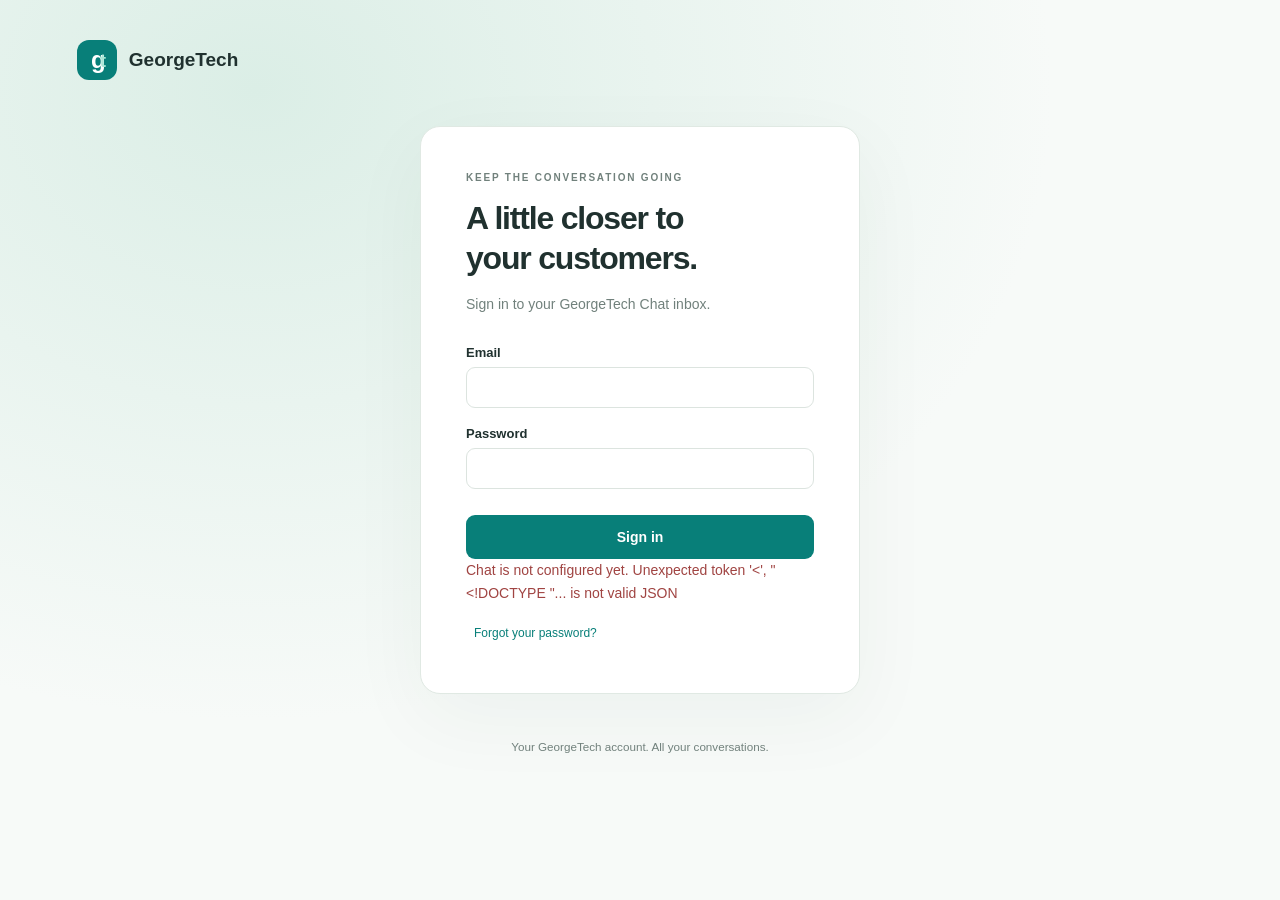
==== index.html @ 716ab87b "First Upload of Chat" ====
<!doctype html><html lang="en"><head><meta charset="utf-8"><meta name="viewport" content="width=device-width,initial-scale=1,viewport-fit=cover"><meta name="theme-color" content="#087f79"><title>GeorgeTech Chat</title><link rel="manifest" href="/manifest.webmanifest"><link rel="icon" href="/icons/icon-192.png"><link rel="stylesheet" href="/chat.css"></head><body>
<section id="login" class="login-screen"><div class="login-brand"><span class="brand-mark">g<span>t</span></span><b>GeorgeTech</b></div><div class="login-card"><div class="eyebrow">KEEP THE CONVERSATION GOING</div><h1>A little closer to<br>your customers.</h1><p>Sign in to your GeorgeTech Chat inbox.</p><form id="login-form"><label>Email<input name="email" type="email" autocomplete="username" required></label><label>Password<input name="password" type="password" autocomplete="current-password" required></label><button class="primary">Sign in</button></form><p id="login-error" role="alert"></p><button id="forgot" class="text-button">Forgot your password?</button></div><small>Your GeorgeTech account. All your conversations.</small></section>
<div id="workspace" class="workspace" hidden>
<nav class="rail" aria-label="Chat navigation"><a class="brand-mark" href="/" aria-label="GeorgeTech Chat">g<span>t</span></a><button class="rail-button selected" title="Inbox" aria-label="Inbox" id="inbox-button">▤</button><div class="rail-spacer"></div><button class="rail-button" id="settings-button" title="Settings" aria-label="Settings">⚙</button><button class="avatar" id="account-button" title="Account and sign out" aria-label="Account and sign out">GT</button></nav>
<aside class="inbox"><div class="inbox-heading"><div><div class="eyebrow">GEORGETECH CHAT</div><h1>Inbox <span id="total-unread" class="count">0</span></h1></div><button id="install" class="icon-button" title="Install Chat" aria-label="Install Chat" hidden>↓</button></div><div class="filter-wrap"><label class="sr-only" for="site-filter">Website</label><select id="site-filter"><option value="">All websites</option></select><label class="search"><span>⌕</span><input id="search" placeholder="Search conversations" aria-label="Search conversations"></label></div><div class="tabs" role="group" aria-label="Conversation filter"><button data-filter="open" class="active">Open</button><button data-filter="unread">Unread</button><button data-filter="mine">Mine</button><button data-filter="closed">Closed</button></div><div id="conversation-list" class="conversation-list" aria-label="Conversations"></div><button id="load-conversations" class="text-button" hidden>Load older conversations</button><div class="inbox-footer"><span class="status-dot"></span><span id="connection">Connecting…</span></div></aside>
<main class="conversation-pane"><section id="empty" class="empty-state"><div class="empty-icon">☏</div><h2>Every conversation starts here.</h2><p>Choose a message from your inbox to get started.</p></section><section id="conversation" class="conversation" hidden><header class="conversation-header"><button id="back" class="icon-button mobile-back" aria-label="Back to inbox">←</button><div id="visitor-avatar" class="visitor-avatar">V</div><div class="conversation-title"><h2 id="visitor-name"></h2><div id="conversation-subtitle"></div></div><button id="details-toggle" class="icon-button" aria-label="Conversation details">i</button><button id="close-conversation" class="secondary">Resolve</button></header><div id="conversation-toolbar" class="conversation-toolbar"><span id="status-badge" class="badge"></span><button id="claim" class="text-button">Assign to me</button><button id="waiting" class="text-button">Mark waiting</button></div><div class="message-scroll" id="message-scroll"><button id="load-history" class="text-button" hidden>Load earlier messages</button><div id="messages" aria-live="polite"></div></div><form id="reply-form" class="composer"><div class="composer-heading">Reply to visitor <span id="send-status"></span></div><label class="sr-only" for="reply">Your reply</label><textarea id="reply" placeholder="Write a friendly reply…" maxlength="4000" rows="3"></textarea><div class="composer-footer"><small>Enter to send · Shift + Enter for a new line</small><button class="primary" id="send">Send reply <span>↗</span></button></div></form></section></main>
<aside id="details" class="details" hidden><button id="details-close" class="icon-button" aria-label="Close details">×</button><div class="eyebrow">CONVERSATION DETAILS</div><div id="detail-content"></div></aside></div>
<div id="toast" class="toast" role="status" hidden></div><dialog id="dialog"><div id="dialog-content"></div><button class="dialog-close icon-button" id="dialog-close" aria-label="Close dialog">×</button></dialog>
<script src="/vendor/supabase.js"></script><script type="module" src="/chat.js"></script></body></html>
---- chat.css ----
:root{font-family:Inter,ui-sans-serif,-apple-system,BlinkMacSystemFont,"Segoe UI",sans-serif;color:#20312f;background:#f7f9f8;font-size:14px;--accent:#087f79;--line:#e5ebe8;--muted:#71817c}*{box-sizing:border-box}body{margin:0}button,input,textarea,select{font:inherit}button,a,input,textarea,select{-webkit-tap-highlight-color:transparent}button{cursor:pointer}button:disabled{cursor:not-allowed;opacity:.5}button:focus-visible,a:focus-visible{outline:3px solid #6ac6b7;outline-offset:3px}button{border:0}a{color:var(--accent)}[hidden]{display:none!important}h1,h2,h3,p{margin-top:0}input,select,textarea{width:100%;border:1px solid #dce4df;border-radius:9px;background:#fff;color:inherit;padding:12px;outline:none}input:focus,textarea:focus,select:focus{border-color:var(--accent);box-shadow:0 0 0 3px #087f7915}label{display:block;font-size:13px;font-weight:600}label input{margin-top:7px}.eyebrow{font-size:10px;font-weight:700;letter-spacing:1.8px;color:var(--muted)}.brand-mark{height:40px;width:40px;border-radius:12px;background:var(--accent);color:white;font-size:24px;font-weight:750;display:grid;place-content:center;letter-spacing:-3px;text-decoration:none;position:relative}.brand-mark span{color:#a8e6d6;position:absolute;left:23px;top:10px;font-size:19px}.primary{background:var(--accent);color:#fff;border-radius:9px;padding:11px 19px;font-weight:650;min-height:44px}.primary:hover{background:#066760}.secondary{background:white;border:1px solid #dbe4df;padding:9px 13px;border-radius:8px;min-height:40px;font-weight:600}.text-button{background:transparent;color:var(--accent);font-size:12px;padding:8px}.icon-button{background:transparent;color:#65766f;font-size:22px;border-radius:8px;width:40px;height:40px;flex-shrink:0}.icon-button:hover{background:#eff5f1}.login-screen{min-height:100dvh;padding:40px 6%;display:flex;flex-direction:column;align-items:center;gap:46px;background:radial-gradient(ellipse at 20% 10%,#dbeee6,transparent 55%),#f7faf8}.login-brand{display:flex;gap:12px;align-items:center;align-self:flex-start;font-size:19px}.login-card{padding:45px;background:white;border:1px solid #e0e9e3;border-radius:20px;box-shadow:0 24px 80px #16362b0c;max-width:440px;width:100%}.login-card h1{font-size:32px;line-height:1.25;letter-spacing:-1.2px;margin:15px 0}.login-card p{color:var(--muted);line-height:1.6}.login-card form{display:grid;gap:18px;margin-top:30px}.login-card .primary{margin-top:8px}.login-screen>small{color:var(--muted)}#login-error{color:#a04442}.workspace{display:flex;height:100dvh;overflow:hidden;background:white}.rail{width:76px;background:#f4f8f5;border-right:1px solid var(--line);display:flex;flex-direction:column;align-items:center;padding:25px 0 20px;gap:28px;flex-shrink:0}.rail-button{width:43px;height:43px;border-radius:11px;background:transparent;font-size:24px;color:#7a8a82}.rail-button.selected{color:var(--accent);background:#e0eee6}.rail-spacer{flex:1}.avatar,.visitor-avatar{display:grid;place-content:center;width:38px;height:38px;background:#e8ede8;color:#587360;border-radius:50%;font-size:12px;font-weight:750;flex-shrink:0}.inbox{width:350px;flex-shrink:0;border-right:1px solid var(--line);display:flex;flex-direction:column;background:#fcfdfc}.inbox-heading{padding:29px 25px 17px;display:flex;align-items:center;justify-content:space-between}.inbox h1{font-size:25px;margin:8px 0 0;letter-spacing:-.7px}.count{display:inline-flex;vertical-align:middle;background:#e4f0e9;color:var(--accent);padding:4px 7px;border-radius:7px;font-size:12px;margin-left:5px}.filter-wrap{padding:0 24px}.filter-wrap select{padding:9px 11px;font-size:12px;background:#fff}.search{display:flex;align-items:center;gap:7px;margin-top:12px;background:#f0f4f1;border-radius:9px;padding:0 12px}.search span{font-size:23px}.search input{background:transparent;border:0;box-shadow:none;padding:11px 0;margin:0;font-weight:400;font-size:12px}.tabs{display:flex;border-bottom:1px solid var(--line);padding:18px 23px 0;gap:18px}.tabs button{padding:0 1px 12px;background:none;font-size:12px;color:var(--muted);border-bottom:2px solid transparent}.tabs .active{color:var(--accent);font-weight:700;border-color:var(--accent)}.conversation-list{overflow:auto;flex:1;padding:8px 11px}.conversation-item{display:flex;text-align:left;width:100%;gap:12px;padding:17px 12px;border-radius:10px;background:transparent;color:inherit;margin:3px 0}.conversation-item:hover{background:#f0f5f1}.conversation-item.selected{background:#eaf4ee}.conversation-item .item-body{min-width:0;flex:1}.item-top{display:flex;justify-content:space-between;gap:8px;align-items:center}.item-top b{font-size:13px;white-space:nowrap;overflow:hidden;text-overflow:ellipsis}.item-top time{font-size:10px;color:#8c9a93;white-space:nowrap}.item-site{font-size:10px;margin:5px 0 6px;color:#698478}.item-preview{font-size:12px;color:#86908b;white-space:nowrap;overflow:hidden;text-overflow:ellipsis}.unread-dot{width:7px;height:7px;background:var(--accent);border-radius:50%;display:inline-block;margin-right:5px}.conversation-item.unread .item-preview{color:#3b5148;font-weight:600}.inbox-footer{padding:17px 24px;display:flex;align-items:center;gap:7px;border-top:1px solid var(--line);font-size:10px;color:var(--muted)}.inbox-footer button{margin-left:auto}.status-dot{height:6px;width:6px;border-radius:50%;background:#459a7e}.conversation-pane{flex:1;min-width:0;display:flex;flex-direction:column;background:#fff}.empty-state{margin:auto;text-align:center;padding:25px;max-width:450px}.empty-icon{width:80px;height:80px;border-radius:26px;background:#ecf4ee;color:var(--accent);display:grid;place-content:center;font-size:40px;margin:0 auto 24px}.empty-state h2{font-size:23px;letter-spacing:-.5px}.empty-state p{line-height:1.7;color:var(--muted)}.conversation{height:100%;display:flex;flex-direction:column;min-height:0}.conversation-header{padding:22px 30px;display:flex;align-items:center;gap:13px;border-bottom:1px solid var(--line)}.conversation-title{flex:1;min-width:0}.conversation-title h2{font-size:16px;margin:0 0 5px;overflow:hidden;text-overflow:ellipsis;white-space:nowrap}.conversation-title div{font-size:11px;color:var(--muted)}.conversation-toolbar{padding:9px 30px;display:flex;align-items:center;gap:12px;border-bottom:1px solid var(--line);font-size:11px}.badge{padding:4px 8px;border-radius:5px;background:#e9f1eb;color:#507261;font-size:10px;text-transform:capitalize}.message-scroll{flex:1;min-height:0;overflow:auto;padding:32px 38px;background:#fbfcfa}.day-divider{text-align:center;font-size:10px;color:#90a096;margin-bottom:28px}.message{max-width:77%;margin-bottom:23px}.message.agent{margin-left:auto}.message-label{font-size:10px;color:var(--muted);margin-bottom:7px;display:flex;align-items:center;gap:8px}.message.agent .message-label{justify-content:flex-end}.message-bubble{padding:14px 17px;background:white;border:1px solid #e0e7e1;border-radius:0 13px 13px 13px;line-height:1.65;font-size:13px;white-space:pre-wrap;overflow-wrap:anywhere}.message.agent .message-bubble{background:#e3f0e8;border-color:#d8eadd;border-radius:13px 0 13px 13px}.composer{padding:21px 30px 26px;border-top:1px solid var(--line);margin:0}.composer-heading{font-size:11px;font-weight:600;margin-bottom:12px;display:flex;justify-content:space-between}.composer textarea{resize:none;border:0;background:#f8faf7;box-shadow:none;padding:12px 13px;line-height:1.6}.composer-footer{display:flex;align-items:center;justify-content:space-between;gap:12px;margin-top:14px}.composer-footer small{font-size:10px;color:#90a095}.primary span{margin-left:14px}.details{width:280px;flex-shrink:0;border-left:1px solid var(--line);padding:30px 24px;overflow:auto;position:relative}.details>.icon-button{position:absolute;right:9px;top:13px}.details .eyebrow{margin:23px 0 29px}.details h3{font-size:19px}.details dl{margin:25px 0}.details dt{font-size:10px;color:var(--muted);margin-top:23px;margin-bottom:7px}.details dd{margin:0;font-size:12px;overflow-wrap:anywhere;line-height:1.6}.preview-banner{padding:8px 24px;font-size:10px;background:#fff3dc;color:#8f6b2e;margin-bottom:12px}.toast{position:fixed;bottom:25px;left:50%;transform:translateX(-50%);padding:13px 22px;background:#203e31;color:white;border-radius:10px;box-shadow:0 9px 40px #0002;z-index:100;max-width:90vw;font-size:13px}dialog{border:1px solid #dce7de;border-radius:16px;padding:32px;max-width:440px;width:calc(100vw - 32px);color:inherit}dialog::backdrop{background:#142e2550;backdrop-filter:blur(3px)}.dialog-close{position:absolute;right:10px;top:10px}dialog h2{font-size:22px;margin-right:20px}dialog p{line-height:1.7;color:var(--muted)}dialog label{margin:20px 0}dialog .actions{display:flex;gap:10px;flex-wrap:wrap}.sr-only{position:absolute;width:1px;height:1px;padding:0;overflow:hidden;clip:rect(0,0,0,0);white-space:nowrap}.mobile-back{display:none}.list-empty{padding:35px 12px;color:var(--muted);font-size:13px;text-align:center;line-height:1.7}@media(max-width:1200px){.details{position:absolute;right:0;top:0;bottom:0;background:white;box-shadow:-15px 0 60px #18382620;z-index:5}.inbox{width:310px}.message-scroll{padding:27px}.conversation-header{padding:20px}.composer{padding:20px}}@media(max-width:700px){.rail{width:57px;padding:20px 0;gap:23px}.rail .brand-mark{width:34px;height:34px;font-size:21px;border-radius:10px}.brand-mark span{font-size:16px;left:20px;top:9px}.inbox{width:calc(100% - 57px)}.inbox-heading{padding:25px 21px 20px}.filter-wrap{padding:0 20px}.tabs{padding-left:20px;gap:22px}.conversation-pane{display:none}.workspace.show-conversation .inbox,.workspace.show-conversation .rail{display:none}.workspace.show-conversation .conversation-pane{display:flex;width:100%}.mobile-back{display:block}.conversation-header{padding:14px 10px;gap:8px}.conversation-title h2{font-size:14px}.conversation-header .secondary{font-size:12px;padding:7px 10px}.conversation-header>.visitor-avatar{display:none}.conversation-toolbar{padding:8px 19px;gap:7px}.message-scroll{padding:24px 18px}.message{max-width:89%}.composer{padding:14px 17px max(17px,env(safe-area-inset-bottom))}.composer-footer small{display:none}.composer-footer{justify-content:flex-end}.composer textarea{font-size:16px}.login-screen{padding:25px 22px;gap:35px}.login-card{padding:30px 25px}.login-card h1{font-size:29px}.details{width:min(330px,100vw)}.inbox-footer{padding-bottom:max(17px,env(safe-area-inset-bottom))}}
@media(prefers-reduced-motion:no-preference){.conversation-item,.primary{transition:background .15s}dialog[open]{animation:appear .15s ease-out}@keyframes appear{from{opacity:0;transform:translateY(8px)}to{opacity:1;transform:none}}}

#details-toggle{font-size:15px;font-weight:700;width:30px;height:30px;border:1px solid #dbe5dd;border-radius:50%}
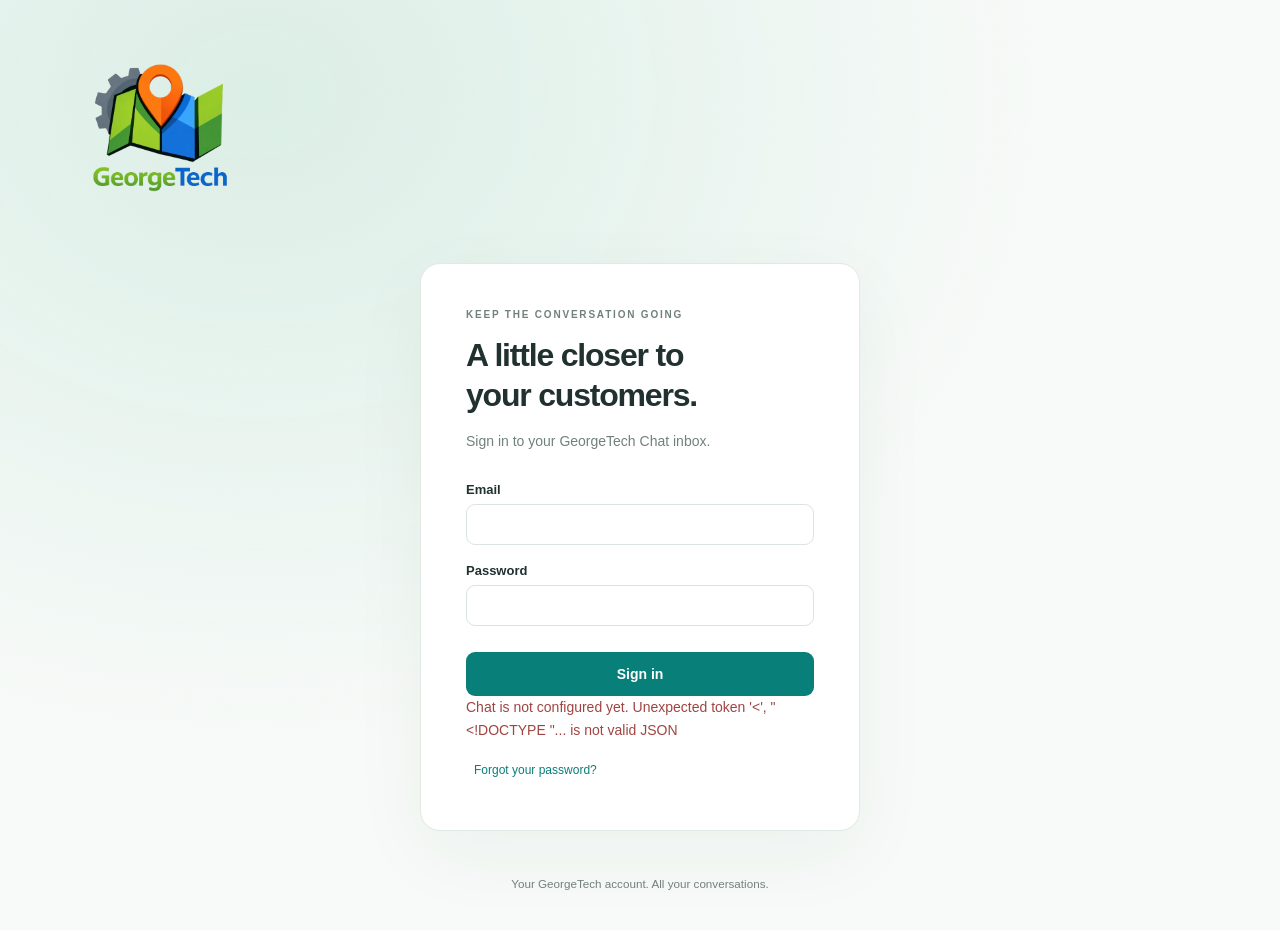
==== commit 21e9c301: "Updates" ====
--- a/index.html
+++ b/index.html
@@ -1,9 +1,9 @@
 <!doctype html><html lang="en"><head><meta charset="utf-8"><meta name="viewport" content="width=device-width,initial-scale=1,viewport-fit=cover"><meta name="theme-color" content="#087f79"><title>GeorgeTech Chat</title><link rel="manifest" href="/manifest.webmanifest"><link rel="icon" href="/icons/icon-192.png"><link rel="stylesheet" href="/chat.css"></head><body>
-<section id="login" class="login-screen"><div class="login-brand"><span class="brand-mark">g<span>t</span></span><b>GeorgeTech</b></div><div class="login-card"><div class="eyebrow">KEEP THE CONVERSATION GOING</div><h1>A little closer to<br>your customers.</h1><p>Sign in to your GeorgeTech Chat inbox.</p><form id="login-form"><label>Email<input name="email" type="email" autocomplete="username" required></label><label>Password<input name="password" type="password" autocomplete="current-password" required></label><button class="primary">Sign in</button></form><p id="login-error" role="alert"></p><button id="forgot" class="text-button">Forgot your password?</button></div><small>Your GeorgeTech account. All your conversations.</small></section>
+<section id="login" class="login-screen"><div class="login-brand"><img class="login-logo" src="/georgetech-logo.png" alt="GeorgeTech"></div><div class="login-card"><div class="eyebrow">KEEP THE CONVERSATION GOING</div><h1>A little closer to<br>your customers.</h1><p>Sign in to your GeorgeTech Chat inbox.</p><form id="login-form"><label>Email<input name="email" type="email" autocomplete="username" required></label><label>Password<input name="password" type="password" autocomplete="current-password" required></label><button class="primary">Sign in</button></form><p id="login-error" role="alert"></p><button id="forgot" class="text-button">Forgot your password?</button></div><small>Your GeorgeTech account. All your conversations.</small></section>
 <div id="workspace" class="workspace" hidden>
-<nav class="rail" aria-label="Chat navigation"><a class="brand-mark" href="/" aria-label="GeorgeTech Chat">g<span>t</span></a><button class="rail-button selected" title="Inbox" aria-label="Inbox" id="inbox-button">▤</button><div class="rail-spacer"></div><button class="rail-button" id="settings-button" title="Settings" aria-label="Settings">⚙</button><button class="avatar" id="account-button" title="Account and sign out" aria-label="Account and sign out">GT</button></nav>
+<nav class="rail" aria-label="Chat navigation"><a class="brand-mark logo-link" href="/" aria-label="GeorgeTech Chat"><img src="/georgetech-logo.png" alt="GeorgeTech"></a><button class="rail-button selected" title="Inbox" aria-label="Inbox" id="inbox-button">▤</button><div class="rail-spacer"></div><button class="rail-button" id="settings-button" title="Settings" aria-label="Settings">⚙</button><button class="avatar" id="account-button" title="Account and sign out" aria-label="Account and sign out">GT</button></nav>
 <aside class="inbox"><div class="inbox-heading"><div><div class="eyebrow">GEORGETECH CHAT</div><h1>Inbox <span id="total-unread" class="count">0</span></h1></div><button id="install" class="icon-button" title="Install Chat" aria-label="Install Chat" hidden>↓</button></div><div class="filter-wrap"><label class="sr-only" for="site-filter">Website</label><select id="site-filter"><option value="">All websites</option></select><label class="search"><span>⌕</span><input id="search" placeholder="Search conversations" aria-label="Search conversations"></label></div><div class="tabs" role="group" aria-label="Conversation filter"><button data-filter="open" class="active">Open</button><button data-filter="unread">Unread</button><button data-filter="mine">Mine</button><button data-filter="closed">Closed</button></div><div id="conversation-list" class="conversation-list" aria-label="Conversations"></div><button id="load-conversations" class="text-button" hidden>Load older conversations</button><div class="inbox-footer"><span class="status-dot"></span><span id="connection">Connecting…</span></div></aside>
-<main class="conversation-pane"><section id="empty" class="empty-state"><div class="empty-icon">☏</div><h2>Every conversation starts here.</h2><p>Choose a message from your inbox to get started.</p></section><section id="conversation" class="conversation" hidden><header class="conversation-header"><button id="back" class="icon-button mobile-back" aria-label="Back to inbox">←</button><div id="visitor-avatar" class="visitor-avatar">V</div><div class="conversation-title"><h2 id="visitor-name"></h2><div id="conversation-subtitle"></div></div><button id="details-toggle" class="icon-button" aria-label="Conversation details">i</button><button id="close-conversation" class="secondary">Resolve</button></header><div id="conversation-toolbar" class="conversation-toolbar"><span id="status-badge" class="badge"></span><button id="claim" class="text-button">Assign to me</button><button id="waiting" class="text-button">Mark waiting</button></div><div class="message-scroll" id="message-scroll"><button id="load-history" class="text-button" hidden>Load earlier messages</button><div id="messages" aria-live="polite"></div></div><form id="reply-form" class="composer"><div class="composer-heading">Reply to visitor <span id="send-status"></span></div><label class="sr-only" for="reply">Your reply</label><textarea id="reply" placeholder="Write a friendly reply…" maxlength="4000" rows="3"></textarea><div class="composer-footer"><small>Enter to send · Shift + Enter for a new line</small><button class="primary" id="send">Send reply <span>↗</span></button></div></form></section></main>
+<main class="conversation-pane"><section id="empty" class="empty-state"><img class="empty-logo" src="/georgetech-logo.png" alt="GeorgeTech"><h2>Every conversation starts here.</h2><p>Choose a message from your inbox to get started.</p></section><section id="conversation" class="conversation" hidden><header class="conversation-header"><button id="back" class="icon-button mobile-back" aria-label="Back to inbox">←</button><div id="visitor-avatar" class="visitor-avatar">V</div><div class="conversation-title"><h2 id="visitor-name"></h2><div id="conversation-subtitle"></div></div><button id="details-toggle" class="icon-button" aria-label="Conversation details">i</button><button id="close-conversation" class="secondary">Resolve</button></header><div id="conversation-toolbar" class="conversation-toolbar"><span id="status-badge" class="badge"></span><button id="claim" class="text-button">Assign to me</button><button id="waiting" class="text-button">Mark waiting</button></div><div class="message-scroll" id="message-scroll"><button id="load-history" class="text-button" hidden>Load earlier messages</button><div id="messages" aria-live="polite"></div><p id="visitor-typing" class="typing-status" role="status" hidden>Visitor is typing…</p></div><form id="reply-form" class="composer"><div class="composer-heading">Reply to visitor <span id="send-status"></span></div><label class="sr-only" for="reply">Your reply</label><textarea id="reply" placeholder="Write a friendly reply…" maxlength="4000" rows="3"></textarea><div class="composer-footer"><small>Enter to send · Shift + Enter for a new line</small><button class="primary" id="send">Send reply <span>↗</span></button></div></form></section></main>
 <aside id="details" class="details" hidden><button id="details-close" class="icon-button" aria-label="Close details">×</button><div class="eyebrow">CONVERSATION DETAILS</div><div id="detail-content"></div></aside></div>
 <div id="toast" class="toast" role="status" hidden></div><dialog id="dialog"><div id="dialog-content"></div><button class="dialog-close icon-button" id="dialog-close" aria-label="Close dialog">×</button></dialog>
-<script src="/vendor/supabase.js"></script><script type="module" src="/chat.js"></script></body></html>
+<script src="/vendor/supabase.js"></script><script src="/site-settings-ui.js"></script><script type="module" src="/chat.js"></script></body></html>
--- a/chat.css
+++ b/chat.css
@@ -2,3 +2,13 @@
 @media(prefers-reduced-motion:no-preference){.conversation-item,.primary{transition:background .15s}dialog[open]{animation:appear .15s ease-out}@keyframes appear{from{opacity:0;transform:translateY(8px)}to{opacity:1;transform:none}}}
 
 #details-toggle{font-size:15px;font-weight:700;width:30px;height:30px;border:1px solid #dbe5dd;border-radius:50%}
+
+.gt-site-settings details{border-top:1px solid #dce5df;margin-top:18px;padding-top:14px}.gt-site-settings summary{cursor:pointer;font-weight:650;margin-bottom:14px}.gt-site-settings .gt-check{display:flex;gap:10px;align-items:center}.gt-site-settings input[type=checkbox]{width:18px;margin:0}.gt-hours{display:grid;grid-template-columns:1fr 100px 100px;gap:8px;align-items:center}.gt-question{padding:10px 0;border-bottom:1px solid #e5ebe8}.gt-site-settings textarea{width:100%;padding:10px;border:1px solid #d9e4db;border-radius:8px;font:inherit}.gt-site-settings .muted{font-size:12px;color:#64776c;line-height:1.5}@media(max-width:500px){.gt-hours{grid-template-columns:1fr 80px 80px}}
+
+.login-logo{width:165px;height:165px;object-fit:contain}.logo-link{background:transparent!important;width:58px!important;height:58px!important;padding:2px!important}.logo-link img{width:100%;height:100%;object-fit:contain}.login-brand{padding-top:12px}
+
+dialog.settings-dialog{max-width:720px;max-height:90dvh;overflow:auto}fieldset{border:0;margin:0;padding:0;min-width:0}.typing-status{color:var(--muted);font-size:12px}.message.system .message-bubble{background:#f0f4f1;border-style:dashed}.message.system .message-label:after{content:'Automatic reply';font-size:9px}
+
+.empty-logo{width:140px;height:140px;object-fit:contain;margin-bottom:24px}
+
+label.gt-check{display:flex;gap:10px;align-items:center}label.gt-check input{width:auto;margin:0;flex:none}
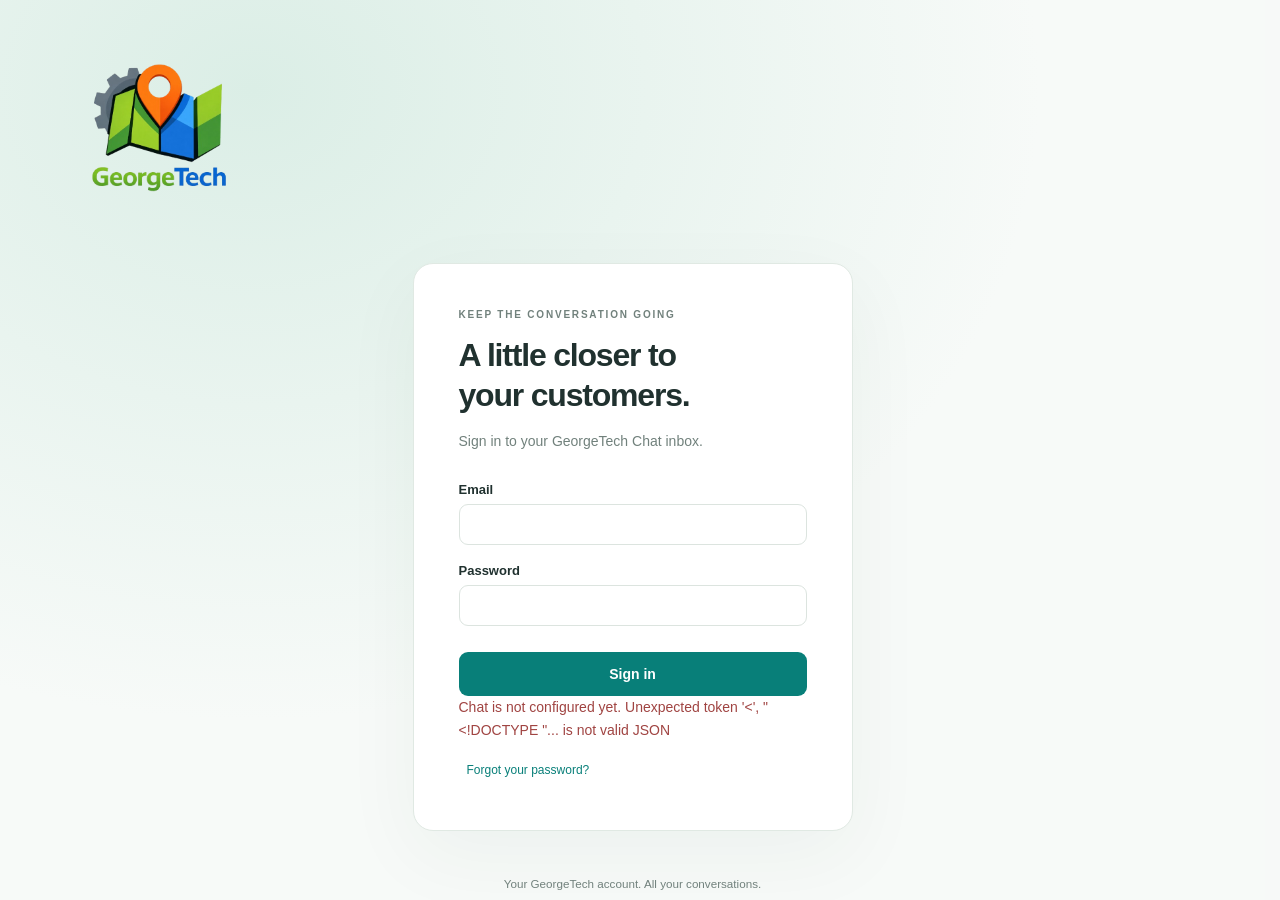
==== commit b1d17267: "Add access gating and flow editor upgrades This change adds a dedicated access-denied screen for use" ====
--- a/index.html
+++ b/index.html
@@ -1,9 +1,9 @@
-<!doctype html><html lang="en"><head><meta charset="utf-8"><meta name="viewport" content="width=device-width,initial-scale=1,viewport-fit=cover"><meta name="theme-color" content="#087f79"><title>GeorgeTech Chat</title><link rel="manifest" href="/manifest.webmanifest"><link rel="icon" href="/icons/icon-192.png"><link rel="stylesheet" href="/chat.css"></head><body>
+<!doctype html><html lang="en"><head><meta charset="utf-8"><meta name="viewport" content="width=device-width,initial-scale=1,viewport-fit=cover"><meta name="theme-color" content="#087f79"><title>GeorgeTech Chat</title><link rel="manifest" href="/manifest.webmanifest"><link rel="icon" href="/icons/icon-192.png"><link rel="stylesheet" href="/chat.css"><link rel="stylesheet" href="/settings-layout.css"></head><body>
 <section id="login" class="login-screen"><div class="login-brand"><img class="login-logo" src="/georgetech-logo.png" alt="GeorgeTech"></div><div class="login-card"><div class="eyebrow">KEEP THE CONVERSATION GOING</div><h1>A little closer to<br>your customers.</h1><p>Sign in to your GeorgeTech Chat inbox.</p><form id="login-form"><label>Email<input name="email" type="email" autocomplete="username" required></label><label>Password<input name="password" type="password" autocomplete="current-password" required></label><button class="primary">Sign in</button></form><p id="login-error" role="alert"></p><button id="forgot" class="text-button">Forgot your password?</button></div><small>Your GeorgeTech account. All your conversations.</small></section>
-<div id="workspace" class="workspace" hidden>
+<section id="access-denied" class="login-screen" hidden><img class="login-logo" src="/georgetech-logo.png" alt="GeorgeTech"><div class="login-card"><h1>Chat access required</h1><p>You do not have access to GeorgeTech Chat. Contact GeorgeTech Support if you are interested in using it for your website.</p><p><a class="primary support-link" href="https://georgetech.uk/contact">Contact GeorgeTech Support</a></p><p><a href="https://georgetech.uk/chat-app">Find out more about GeorgeTech Chat</a></p><button type="button" id="access-signout" class="secondary">Sign out</button></div></section><header id="mobile-bar" class="mobile-bar" hidden><button id="menu-toggle" type="button" aria-label="Open menu" aria-haspopup="dialog">☰</button><img src="/georgetech-logo.png" alt="GeorgeTech"><strong id="mobile-page-title">Inbox</strong><span id="mobile-unread" class="count">0</span></header><dialog id="app-menu" class="app-menu"><div class="menu-heading"><img src="/georgetech-logo.png" alt="GeorgeTech"><b>GeorgeTech Chat</b><button id="menu-close" type="button" aria-label="Close menu">×</button></div><nav aria-label="Main menu"><a href="/" data-app-nav="inbox">Inbox <span id="menu-unread"></span></a><a href="/settings.html" data-app-nav="settings">Website settings</a><a href="/settings.html#device" data-app-nav="device">Notifications & profile</a><button id="menu-account" type="button">Account & sign out</button></nav></dialog><div id="workspace" class="workspace" hidden>
 <nav class="rail" aria-label="Chat navigation"><a class="brand-mark logo-link" href="/" aria-label="GeorgeTech Chat"><img src="/georgetech-logo.png" alt="GeorgeTech"></a><button class="rail-button selected" title="Inbox" aria-label="Inbox" id="inbox-button">▤</button><div class="rail-spacer"></div><button class="rail-button" id="settings-button" title="Settings" aria-label="Settings">⚙</button><button class="avatar" id="account-button" title="Account and sign out" aria-label="Account and sign out">GT</button></nav>
 <aside class="inbox"><div class="inbox-heading"><div><div class="eyebrow">GEORGETECH CHAT</div><h1>Inbox <span id="total-unread" class="count">0</span></h1></div><button id="install" class="icon-button" title="Install Chat" aria-label="Install Chat" hidden>↓</button></div><div class="filter-wrap"><label class="sr-only" for="site-filter">Website</label><select id="site-filter"><option value="">All websites</option></select><label class="search"><span>⌕</span><input id="search" placeholder="Search conversations" aria-label="Search conversations"></label></div><div class="tabs" role="group" aria-label="Conversation filter"><button data-filter="open" class="active">Open</button><button data-filter="unread">Unread</button><button data-filter="mine">Mine</button><button data-filter="closed">Closed</button></div><div id="conversation-list" class="conversation-list" aria-label="Conversations"></div><button id="load-conversations" class="text-button" hidden>Load older conversations</button><div class="inbox-footer"><span class="status-dot"></span><span id="connection">Connecting…</span></div></aside>
-<main class="conversation-pane"><section id="empty" class="empty-state"><img class="empty-logo" src="/georgetech-logo.png" alt="GeorgeTech"><h2>Every conversation starts here.</h2><p>Choose a message from your inbox to get started.</p></section><section id="conversation" class="conversation" hidden><header class="conversation-header"><button id="back" class="icon-button mobile-back" aria-label="Back to inbox">←</button><div id="visitor-avatar" class="visitor-avatar">V</div><div class="conversation-title"><h2 id="visitor-name"></h2><div id="conversation-subtitle"></div></div><button id="details-toggle" class="icon-button" aria-label="Conversation details">i</button><button id="close-conversation" class="secondary">Resolve</button></header><div id="conversation-toolbar" class="conversation-toolbar"><span id="status-badge" class="badge"></span><button id="claim" class="text-button">Assign to me</button><button id="waiting" class="text-button">Mark waiting</button></div><div class="message-scroll" id="message-scroll"><button id="load-history" class="text-button" hidden>Load earlier messages</button><div id="messages" aria-live="polite"></div><p id="visitor-typing" class="typing-status" role="status" hidden>Visitor is typing…</p></div><form id="reply-form" class="composer"><div class="composer-heading">Reply to visitor <span id="send-status"></span></div><label class="sr-only" for="reply">Your reply</label><textarea id="reply" placeholder="Write a friendly reply…" maxlength="4000" rows="3"></textarea><div class="composer-footer"><small>Enter to send · Shift + Enter for a new line</small><button class="primary" id="send">Send reply <span>↗</span></button></div></form></section></main>
+<main id="settings-page" class="settings-page" hidden><div id="settings-page-content"></div></main><main class="conversation-pane"><section id="empty" class="empty-state"><img class="empty-logo" src="/georgetech-logo.png" alt="GeorgeTech"><h2>Every conversation starts here.</h2><p>Choose a message from your inbox to get started.</p></section><section id="conversation" class="conversation" hidden><header class="conversation-header"><button id="back" class="icon-button mobile-back" aria-label="Back to inbox">←</button><div id="visitor-avatar" class="visitor-avatar">V</div><div class="conversation-title"><h2 id="visitor-name"></h2><div id="conversation-subtitle"></div></div><button id="details-toggle" class="icon-button" aria-label="Conversation details">i</button><button id="close-conversation" class="secondary">Resolve</button></header><div id="conversation-toolbar" class="conversation-toolbar"><span id="status-badge" class="badge"></span><button id="join-chat" class="secondary">Join conversation</button><span id="join-status" role="status"></span><button id="claim" class="text-button">Assign to me</button><button id="waiting" class="text-button">Mark waiting</button></div><div class="message-scroll" id="message-scroll"><button id="load-history" class="text-button" hidden>Load earlier messages</button><div id="messages" aria-live="polite"></div><p id="visitor-typing" class="typing-status" role="status" hidden>Visitor is typing…</p></div><form id="reply-form" class="composer"><div class="composer-heading">Reply to visitor <span id="send-status"></span></div><div id="template-menu" class="template-menu" role="listbox" aria-label="Reply templates" hidden></div><label class="sr-only" for="reply">Your reply</label><textarea id="reply" placeholder="Write a friendly reply…" maxlength="4000" rows="3"></textarea><div class="composer-footer"><button type="button" id="templates-button" class="text-button">Templates /</button><small>Enter to send · Shift + Enter for a new line</small><button class="primary" id="send">Send reply <span>↗</span></button></div></form></section></main>
 <aside id="details" class="details" hidden><button id="details-close" class="icon-button" aria-label="Close details">×</button><div class="eyebrow">CONVERSATION DETAILS</div><div id="detail-content"></div></aside></div>
 <div id="toast" class="toast" role="status" hidden></div><dialog id="dialog"><div id="dialog-content"></div><button class="dialog-close icon-button" id="dialog-close" aria-label="Close dialog">×</button></dialog>
-<script src="/vendor/supabase.js"></script><script src="/site-settings-ui.js"></script><script type="module" src="/chat.js"></script></body></html>
+<script src="/vendor/supabase.js"></script><script src="/flow-editor.js"></script><script src="/site-settings-ui.js"></script><script src="/chat-extras.js"></script><script type="module" src="/chat.js"></script></body></html>
--- a/chat.css
+++ b/chat.css
@@ -12,3 +12,10 @@
 .empty-logo{width:140px;height:140px;object-fit:contain;margin-bottom:24px}
 
 label.gt-check{display:flex;gap:10px;align-items:center}label.gt-check input{width:auto;margin:0;flex:none}
+
+.composer{position:relative}.template-menu{position:absolute;bottom:calc(100% - 10px);left:30px;right:30px;padding:8px;background:white;border:1px solid #dce5df;border-radius:12px;box-shadow:0 10px 35px #0002;z-index:4;max-height:260px;overflow:auto}.template-menu button{display:block;text-align:left;width:100%;padding:12px;background:white;border-radius:8px;color:inherit}.template-menu button[aria-selected=true]{background:#e7f2ed}.template-menu small{display:block;color:#71817c;margin-top:4px}.conversation-toolbar{flex-wrap:wrap}.message-bubble a{color:#087f79;text-decoration:underline}dialog.settings-dialog{max-width:850px;padding:26px;max-height:92dvh}.settings-dialog>div{min-width:0}.settings-dialog h2{margin-bottom:6px}.settings-dialog .actions{margin:14px 0}.settings-dialog fieldset:disabled .gt-settings-nav button{opacity:1}.settings-dialog hr{border:0;border-top:1px solid #e5ebe8}.settings-dialog #notification-health{font-size:12px}.settings-site-choice{max-width:360px}.composer-footer{flex-wrap:wrap}@media(max-width:650px){dialog.settings-dialog{padding:20px}.template-menu{left:16px;right:16px}}
+
+.settings-page{flex:1;min-width:0;overflow:auto;background:#f7faf8;padding:38px 40px 0}.settings-page>div{max-width:1120px;margin:0 auto;background:white;border:1px solid #e2eae5;border-radius:16px;padding:30px}.settings-page h1{font-size:30px;margin:8px 0 0;letter-spacing:-.7px}.workspace.settings-view .inbox,.workspace.settings-view .conversation-pane,.workspace.settings-view .details{display:none!important}.settings-page label{margin:16px 0}.settings-page .gt-settings-panels label{margin:0 0 17px}.settings-page .settings-top-tabs{margin-top:24px}.settings-page .settings-site-choice{max-width:380px}.settings-page .actions{display:flex;gap:10px;flex-wrap:wrap;margin:18px 0}.settings-page hr{border:0;border-top:1px solid #e2eae5;margin:26px 0}.settings-page #device-pane{max-width:650px}.mobile-bar{display:none}.app-menu{margin:0 0 0 auto;height:100dvh;max-height:100dvh;max-width:340px;width:85vw;border-radius:16px 0 0 16px;padding:22px}.menu-heading{display:flex;align-items:center;gap:10px;margin-bottom:28px}.menu-heading img{width:46px;height:46px;object-fit:contain}.menu-heading b{flex:1}.menu-heading button{background:none;color:#637a70;font-size:25px;padding:8px}.app-menu nav{display:grid;gap:8px}.app-menu nav a,.app-menu nav>button{display:flex;justify-content:space-between;padding:15px 12px;border-radius:10px;color:#234037;text-decoration:none;font-weight:600;background:white;text-align:left}.app-menu nav a[aria-current=page]{background:#e7f2ed;color:#087f79}.app-menu nav>button{border-top:1px solid #e2eae5;margin-top:20px;font-size:13px}.app-menu::backdrop{background:#142e2550}.settings-page .gt-site-settings{grid-template-columns:180px minmax(0,1fr)}.settings-page .gt-settings-nav{top:12px}.settings-page .settings-save{padding-bottom:16px;z-index:8}
+@media(max-width:700px){.mobile-bar:not([hidden]){display:flex;height:58px;align-items:center;gap:10px;padding:8px 16px;border-bottom:1px solid #e2eae5;background:white}.mobile-bar>button{font-size:23px;background:transparent;color:#365b4c;width:36px;height:40px}.mobile-bar img{width:36px;height:36px;object-fit:contain}.mobile-bar strong{flex:1;font-size:16px}.mobile-bar .count{margin-left:auto}.workspace{height:calc(100dvh - 58px)}.rail{display:none}.inbox{width:100%}.settings-page{padding:14px 12px 0}.settings-page>div{padding:20px 16px;border-radius:12px}.settings-page h1{font-size:26px}.settings-page .gt-site-settings{grid-template-columns:1fr}.settings-page .settings-save .primary{width:100%}.settings-page .settings-save{padding-bottom:max(14px,env(safe-area-inset-bottom))}.settings-page input,.settings-page select,.settings-page textarea{font-size:16px}.settings-top-tabs button{font-size:12px}.settings-page .settings-top-tabs{gap:15px}.workspace.show-conversation .conversation-pane{width:100%}.settings-page .gt-settings-nav{position:static}}
+
+html{scrollbar-gutter:stable}body{overflow:hidden}.login-screen{height:100dvh;overflow:auto}.settings-page,.conversation-list,.message-scroll,dialog{scrollbar-gutter:stable}.support-link{display:inline-block;text-decoration:none;line-height:1.5}#detail-content dd{overflow-wrap:anywhere}
--- a/settings-layout.css
+++ b/settings-layout.css
@@ -0,0 +1,8 @@
+.gt-site-settings{display:grid;grid-template-columns:165px minmax(0,1fr);gap:24px;margin-top:20px;min-height:320px}.gt-settings-nav{display:flex;flex-direction:column;gap:5px;align-self:start;position:sticky;top:0}.gt-settings-nav button{border:0;text-align:left;background:transparent;color:#65766f;border-radius:8px;padding:11px 12px;font-size:13px;min-height:42px}.gt-settings-nav button[aria-pressed=true]{background:#e7f2ed;color:#087f79;font-weight:700}.gt-settings-panels{min-width:0}.gt-settings-panels h3{font-size:18px;margin:2px 0 18px}.gt-settings-panels label{margin:0 0 17px}.gt-settings-panels input,.gt-settings-panels select,.gt-settings-panels textarea{margin-top:7px;max-width:100%;width:100%}.gt-settings-panels .gt-check{display:flex;align-items:center;gap:10px;font-weight:500}.gt-settings-panels .gt-check input{width:18px;margin:0}.gt-grid{display:grid;grid-template-columns:1fr 1fr;gap:14px}.gt-editor-row{background:#f7faf8;border:1px solid #e0e8e3;border-radius:12px;padding:16px;margin-bottom:14px}.gt-row-head{display:flex;align-items:center;justify-content:space-between;margin-bottom:10px}.gt-row-head button{background:transparent;color:#97604c;font-size:12px}.gt-hours{display:grid;grid-template-columns:1fr 90px 90px;gap:8px;align-items:center;margin-bottom:9px}.gt-hours label.gt-check{margin:0}.gt-hours input{margin:0}.gt-settings-panels .muted{font-size:12px;line-height:1.6;color:#71817c}.settings-save{position:sticky;bottom:0;background:white;border-top:1px solid #e5ebe8;padding:16px 0 0;margin-top:20px;display:flex;justify-content:flex-end;gap:10px}.settings-top-tabs{display:flex;gap:18px;border-bottom:1px solid #e5ebe8;margin:18px 0}.settings-top-tabs button{background:none;padding:10px 0;color:#71817c;border-bottom:2px solid transparent}.settings-top-tabs button[aria-pressed=true]{color:#087f79;border-color:#087f79;font-weight:700}@media(max-width:650px){.gt-site-settings{grid-template-columns:1fr;gap:18px}.gt-settings-nav{position:static;display:grid;grid-template-columns:repeat(2,minmax(0,1fr));gap:4px}.gt-settings-nav button{font-size:12px;padding:9px}.gt-grid{grid-template-columns:1fr;gap:0}.gt-hours{grid-template-columns:1fr 80px 80px}.gt-settings-panels input,.gt-settings-panels textarea,.gt-settings-panels select{font-size:16px}.gt-site-settings{margin-top:12px}.settings-save{padding-bottom:env(safe-area-inset-bottom)}}
+
+.gt-section-picker{display:none}.gt-branding{display:flex;flex-wrap:wrap;align-items:center;gap:14px;background:#f5faf7;border:1px solid #e0e8e3;padding:16px;border-radius:12px;margin:12px 0}.gt-branding img{width:64px;height:64px;object-fit:contain;border-radius:10px;background:white}.gt-upload-label{flex:1;min-width:190px;margin:0!important}.gt-upload-label input{font-size:12px!important}.gt-custom-fields .gt-grid{gap:14px}
+.flow-toolbar{display:flex;gap:8px;flex-wrap:wrap;align-items:center}.flow-toolbar button{min-height:40px;font-size:12px}.flow-status{font-size:12px;margin:14px 0!important;min-height:20px}.flow-workspace{display:grid;grid-template-columns:minmax(0,1fr) 290px;gap:18px;align-items:start}.flow-board{border:1px solid #dce7e1;border-radius:14px;overflow:hidden;min-width:0;background:#f6f9f7}.flow-board-tools{display:flex;justify-content:space-between;align-items:center;gap:8px;padding:12px;background:#fff;border-bottom:1px solid #e1e9e4;flex-wrap:wrap}.flow-board-tools>span{font-size:9px;letter-spacing:1.5px;font-weight:700;color:#678077}.flow-board-tools>div{display:flex;gap:4px;align-items:center}.flow-board-tools button{font-size:11px;background:#edf4f0;border:1px solid #dce7e1;border-radius:6px;min-height:30px;min-width:30px;color:#45685d;padding:4px 8px}.flow-zoom{font-size:10px;min-width:38px;text-align:center;color:#678077}.flow-viewport{height:560px;overflow:auto;scrollbar-gutter:stable;touch-action:none;background-image:radial-gradient(#bed3c8 .8px,transparent .8px);background-size:18px 18px;cursor:grab}.flow-viewport:active{cursor:grabbing}.flow-surface{position:relative}.flow-world{position:absolute;left:0;top:0;transform-origin:0 0}.flow-connections{position:absolute;inset:0;pointer-events:none;overflow:visible}.flow-connections path{fill:none;stroke:#a1bcaf;stroke-width:2}.flow-connections path.selected{stroke:#087f79;stroke-width:3}.flow-connections .flow-draft{stroke:#087f79;stroke-dasharray:7 5;stroke-width:3}.flow-node-card{position:absolute;width:244px;height:142px;background:white;border:1px solid #d4e3da;border-radius:12px;box-shadow:0 5px 16px #164d3020;color:#294d3e}.flow-node-card.selected{border:2px solid #087f79;box-shadow:0 5px 18px #087f7926}.flow-node-card.connecting{outline:4px solid #d0e9da}.flow-card-heading{padding:10px 12px 0;display:flex;justify-content:space-between;align-items:center;height:28px}.flow-kind{display:block;font-size:9px;letter-spacing:1px;color:#6b8d7d;font-weight:700;margin:0}.flow-drag{font-size:23px;background:transparent;color:#85a093;cursor:grab;touch-action:none;min-width:28px;height:26px;padding:0}.flow-card-select{display:block;text-align:left;background:none;color:inherit;width:100%;padding:10px 14px;height:79px}.flow-card-select b{font-size:12px;display:block;white-space:nowrap;overflow:hidden;text-overflow:ellipsis;margin-bottom:6px}.flow-card-select small{display:-webkit-box;-webkit-line-clamp:2;-webkit-box-orient:vertical;overflow:hidden;font-size:10px;line-height:1.5;color:#7a9386;overflow-wrap:anywhere}.flow-card-footer{border-top:1px solid #edf3ef;padding:4px 8px 4px 14px;display:flex;align-items:center;justify-content:space-between;font-size:9px;color:#7b9789}.flow-card-footer button{background:#e8f3ed;color:#087f79;border-radius:6px;width:25px;height:25px;font-size:18px;padding:0}.flow-port{position:absolute;top:calc(50% - 8px);border:2px solid #087f79;background:#fafffb;border-radius:50%;width:16px;height:16px;min-height:0;padding:0;z-index:3;cursor:crosshair;touch-action:none}.flow-port:hover,.flow-port:focus-visible{background:#087f79;outline:5px solid #d9ede2}.flow-input{left:-9px}.flow-output{right:-9px}.flow-root{position:absolute;background:#e2f0e8;border:1px solid #bfd8c9;border-radius:14px;width:220px;height:142px;padding:30px 20px;color:#456957}.flow-root>span{font-size:9px;letter-spacing:2px;display:block;margin-bottom:10px}.flow-root b{font-size:12px;display:block}.flow-root small{display:block;font-size:10px;color:#6f8f7d;margin-top:8px}.flow-board-help{padding:11px 13px;background:#fff;margin:0;font-size:10px;line-height:1.6;color:#7a8f84;border-top:1px solid #e3eae5}.flow-inspector{background:white;border:1px solid #dfe8e2;border-radius:12px;padding:18px;min-width:0;position:sticky;top:12px}.flow-inspector-heading{display:flex;justify-content:space-between;align-items:center;gap:8px}.flow-inspector-heading button{color:#aa6953;font-size:10px;padding:6px}.flow-breadcrumb{font-size:10px;line-height:1.6;color:#73917e;overflow-wrap:anywhere;margin:12px 0 18px}.flow-inspector label{font-size:12px}.flow-inspector textarea{font-size:12px;line-height:1.6}.flow-branch-actions,.flow-level-actions{display:flex;gap:6px;flex-wrap:wrap}.flow-branch-actions button{font-size:11px;flex:1;padding:8px}.flow-level-actions button{font-size:10px;flex:1}.flow-inspector h4{font-size:12px;margin:22px 0 12px}.flow-move{margin-top:18px;border-top:1px solid #e0eae3;padding-top:12px}.flow-move summary{font-size:12px;font-weight:600;cursor:pointer;margin-bottom:14px}.flow-move label{margin-bottom:8px!important}.flow-next{display:grid;gap:6px}.flow-next button{font-size:12px;text-align:left;background:#edf5f0;padding:11px;border-radius:7px;color:#087f79;overflow-wrap:anywhere}.flow-empty-inspector{text-align:center;padding:48px 12px;color:#769283;line-height:1.6;font-size:12px}.flow-empty-inspector>span{font-size:32px;color:#a3c1af}.flow-mobile{display:none}.flow-preview{border:1px solid #dfe8e2;border-radius:12px;background:#f7faf8;padding:20px;max-width:500px;margin:14px auto}.flow-preview-heading{display:flex;justify-content:space-between;align-items:center}.flow-preview-heading h4{margin:0}.flow-preview-messages{display:grid;gap:12px;margin:18px 0}.flow-preview-bubble{padding:13px;background:white;border:1px solid #dfe8e2;border-radius:0 10px 10px;white-space:pre-wrap;line-height:1.6;font-size:12px;width:85%}.flow-preview-bubble.visitor{background:#087f79;color:white;margin-left:auto;border-radius:10px 0 10px 10px}.flow-preview-choices{display:flex;gap:8px;flex-wrap:wrap}.flow-preview-choices button{font-size:12px}.flow-workspace[hidden]{display:none!important}.gt-settings-panels:has(.flow-editor){min-width:0}.settings-page>div{max-width:1280px}
+@media(max-width:1180px){.flow-workspace{grid-template-columns:minmax(0,1fr)}.flow-inspector{position:static}.flow-viewport{height:480px}}
+@media(max-width:700px){.gt-settings-nav{display:grid!important;grid-template-columns:repeat(2,minmax(0,1fr));position:static!important;gap:6px;margin-bottom:4px}.gt-settings-nav button{font-size:12px;min-height:44px;background:#f5f8f6;border:1px solid #e2eae5}.gt-settings-nav button[aria-pressed=true]{border-color:#b9dace;background:#e7f2ed}.gt-section-picker{display:none!important}.flow-board,.flow-desktop-control{display:none!important}.flow-mobile{display:block;border:1px solid #dce7e1;border-radius:12px;background:#f5faf7;padding:12px}.flow-mobile-heading{display:flex;align-items:center;gap:8px}.flow-mobile-heading>div{flex:1;min-width:0}.flow-mobile-heading b{display:block;font-size:12px;margin-top:7px;overflow-wrap:anywhere}.flow-mobile-heading>button{background:white;color:#087f79;border-radius:7px;min-width:35px;min-height:40px;padding:7px;font-size:13px}.flow-mobile-jump{margin:14px 0!important;font-size:12px}.flow-mobile-steps{display:grid;gap:10px}.flow-mobile-step{border:1px solid #d9e5dd;border-radius:9px;background:white;overflow:hidden}.flow-mobile-step.selected{border:2px solid #087f79}.flow-mobile-step>button{background:white;color:#365547;text-align:left;width:100%;padding:13px;font-size:12px;min-height:44px}.flow-mobile-step b,.flow-mobile-step small{display:block;margin-top:7px;overflow-wrap:anywhere}.flow-mobile-step small{font-size:11px;line-height:1.5;color:#7b9384}.flow-mobile-step>button+button{border-top:1px solid #edf3ef;color:#087f79;background:#f4f9f6;font-size:11px;text-align:right}.flow-toolbar{gap:6px}.flow-toolbar button{font-size:12px;min-height:44px}.flow-inspector{padding:15px}.flow-inspector input,.flow-inspector textarea,.flow-inspector select{font-size:16px}.flow-preview{padding:15px}.flow-level-actions button{font-size:11px;min-height:44px}.flow-workspace{gap:12px}.gt-branding{padding:12px}.gt-branding img{width:48px;height:48px}}
+
+.flow-mobile-back{display:none}.flow-port{width:20px;height:20px;top:calc(50% - 10px)}.flow-input{left:-11px}.flow-output{right:-11px}@media(max-width:700px){.flow-mobile-back{display:block}.flow-inspector-heading{flex-wrap:wrap}.flow-inspector{scroll-margin-top:12px}.flow-mobile{scroll-margin-top:12px}}
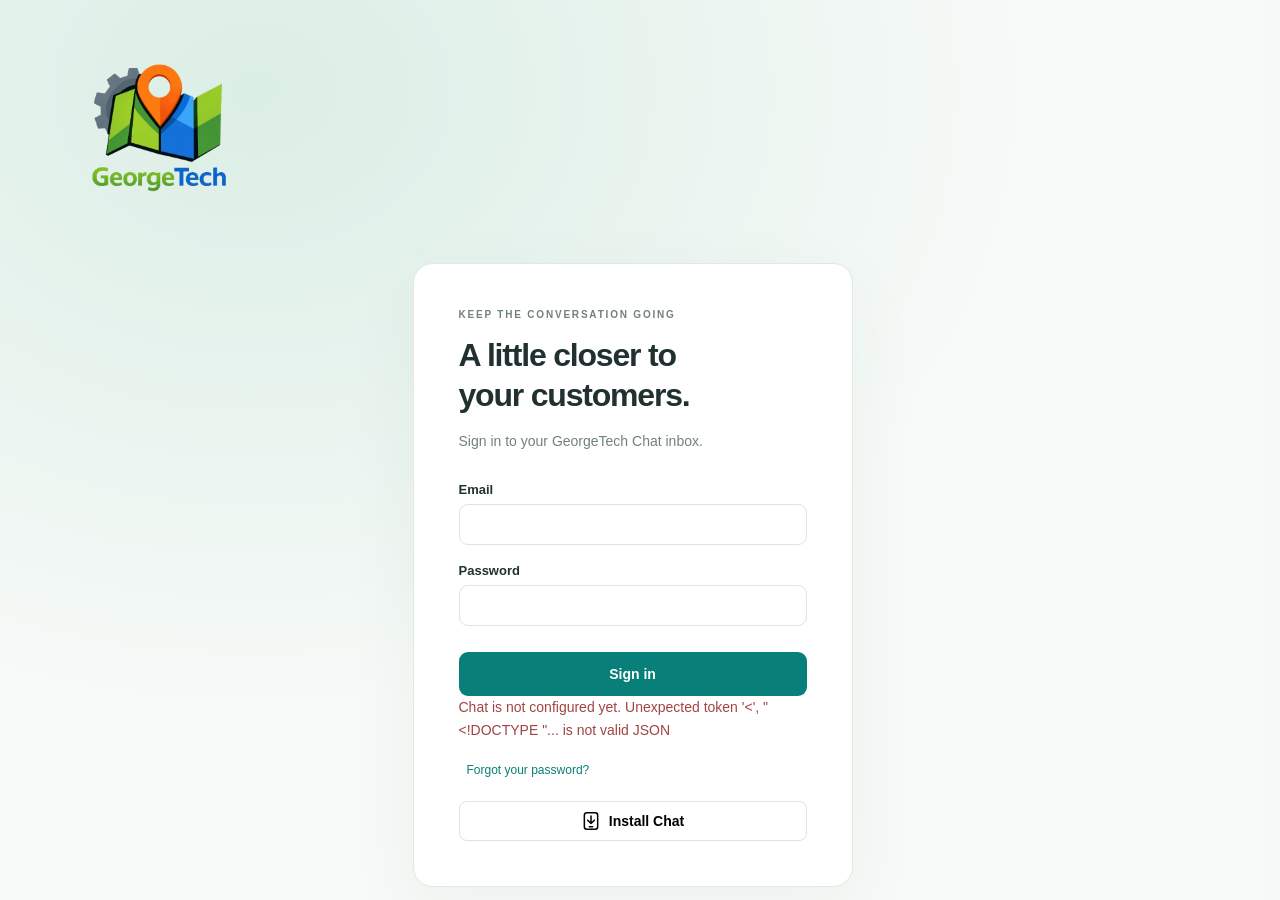
==== commit bd1e96f1: "Add mobile app shell and install flow Refresh the chat and settings UI for mobile with bottom naviga" ====
--- a/index.html
+++ b/index.html
@@ -1,9 +1,9 @@
-<!doctype html><html lang="en"><head><meta charset="utf-8"><meta name="viewport" content="width=device-width,initial-scale=1,viewport-fit=cover"><meta name="theme-color" content="#087f79"><title>GeorgeTech Chat</title><link rel="manifest" href="/manifest.webmanifest"><link rel="icon" href="/icons/icon-192.png"><link rel="stylesheet" href="/chat.css"><link rel="stylesheet" href="/settings-layout.css"></head><body>
-<section id="login" class="login-screen"><div class="login-brand"><img class="login-logo" src="/georgetech-logo.png" alt="GeorgeTech"></div><div class="login-card"><div class="eyebrow">KEEP THE CONVERSATION GOING</div><h1>A little closer to<br>your customers.</h1><p>Sign in to your GeorgeTech Chat inbox.</p><form id="login-form"><label>Email<input name="email" type="email" autocomplete="username" required></label><label>Password<input name="password" type="password" autocomplete="current-password" required></label><button class="primary">Sign in</button></form><p id="login-error" role="alert"></p><button id="forgot" class="text-button">Forgot your password?</button></div><small>Your GeorgeTech account. All your conversations.</small></section>
-<section id="access-denied" class="login-screen" hidden><img class="login-logo" src="/georgetech-logo.png" alt="GeorgeTech"><div class="login-card"><h1>Chat access required</h1><p>You do not have access to GeorgeTech Chat. Contact GeorgeTech Support if you are interested in using it for your website.</p><p><a class="primary support-link" href="https://georgetech.uk/contact">Contact GeorgeTech Support</a></p><p><a href="https://georgetech.uk/chat-app">Find out more about GeorgeTech Chat</a></p><button type="button" id="access-signout" class="secondary">Sign out</button></div></section><header id="mobile-bar" class="mobile-bar" hidden><button id="menu-toggle" type="button" aria-label="Open menu" aria-haspopup="dialog">☰</button><img src="/georgetech-logo.png" alt="GeorgeTech"><strong id="mobile-page-title">Inbox</strong><span id="mobile-unread" class="count">0</span></header><dialog id="app-menu" class="app-menu"><div class="menu-heading"><img src="/georgetech-logo.png" alt="GeorgeTech"><b>GeorgeTech Chat</b><button id="menu-close" type="button" aria-label="Close menu">×</button></div><nav aria-label="Main menu"><a href="/" data-app-nav="inbox">Inbox <span id="menu-unread"></span></a><a href="/settings.html" data-app-nav="settings">Website settings</a><a href="/settings.html#device" data-app-nav="device">Notifications & profile</a><button id="menu-account" type="button">Account & sign out</button></nav></dialog><div id="workspace" class="workspace" hidden>
-<nav class="rail" aria-label="Chat navigation"><a class="brand-mark logo-link" href="/" aria-label="GeorgeTech Chat"><img src="/georgetech-logo.png" alt="GeorgeTech"></a><button class="rail-button selected" title="Inbox" aria-label="Inbox" id="inbox-button">▤</button><div class="rail-spacer"></div><button class="rail-button" id="settings-button" title="Settings" aria-label="Settings">⚙</button><button class="avatar" id="account-button" title="Account and sign out" aria-label="Account and sign out">GT</button></nav>
-<aside class="inbox"><div class="inbox-heading"><div><div class="eyebrow">GEORGETECH CHAT</div><h1>Inbox <span id="total-unread" class="count">0</span></h1></div><button id="install" class="icon-button" title="Install Chat" aria-label="Install Chat" hidden>↓</button></div><div class="filter-wrap"><label class="sr-only" for="site-filter">Website</label><select id="site-filter"><option value="">All websites</option></select><label class="search"><span>⌕</span><input id="search" placeholder="Search conversations" aria-label="Search conversations"></label></div><div class="tabs" role="group" aria-label="Conversation filter"><button data-filter="open" class="active">Open</button><button data-filter="unread">Unread</button><button data-filter="mine">Mine</button><button data-filter="closed">Closed</button></div><div id="conversation-list" class="conversation-list" aria-label="Conversations"></div><button id="load-conversations" class="text-button" hidden>Load older conversations</button><div class="inbox-footer"><span class="status-dot"></span><span id="connection">Connecting…</span></div></aside>
-<main id="settings-page" class="settings-page" hidden><div id="settings-page-content"></div></main><main class="conversation-pane"><section id="empty" class="empty-state"><img class="empty-logo" src="/georgetech-logo.png" alt="GeorgeTech"><h2>Every conversation starts here.</h2><p>Choose a message from your inbox to get started.</p></section><section id="conversation" class="conversation" hidden><header class="conversation-header"><button id="back" class="icon-button mobile-back" aria-label="Back to inbox">←</button><div id="visitor-avatar" class="visitor-avatar">V</div><div class="conversation-title"><h2 id="visitor-name"></h2><div id="conversation-subtitle"></div></div><button id="details-toggle" class="icon-button" aria-label="Conversation details">i</button><button id="close-conversation" class="secondary">Resolve</button></header><div id="conversation-toolbar" class="conversation-toolbar"><span id="status-badge" class="badge"></span><button id="join-chat" class="secondary">Join conversation</button><span id="join-status" role="status"></span><button id="claim" class="text-button">Assign to me</button><button id="waiting" class="text-button">Mark waiting</button></div><div class="message-scroll" id="message-scroll"><button id="load-history" class="text-button" hidden>Load earlier messages</button><div id="messages" aria-live="polite"></div><p id="visitor-typing" class="typing-status" role="status" hidden>Visitor is typing…</p></div><form id="reply-form" class="composer"><div class="composer-heading">Reply to visitor <span id="send-status"></span></div><div id="template-menu" class="template-menu" role="listbox" aria-label="Reply templates" hidden></div><label class="sr-only" for="reply">Your reply</label><textarea id="reply" placeholder="Write a friendly reply…" maxlength="4000" rows="3"></textarea><div class="composer-footer"><button type="button" id="templates-button" class="text-button">Templates /</button><small>Enter to send · Shift + Enter for a new line</small><button class="primary" id="send">Send reply <span>↗</span></button></div></form></section></main>
-<aside id="details" class="details" hidden><button id="details-close" class="icon-button" aria-label="Close details">×</button><div class="eyebrow">CONVERSATION DETAILS</div><div id="detail-content"></div></aside></div>
-<div id="toast" class="toast" role="status" hidden></div><dialog id="dialog"><div id="dialog-content"></div><button class="dialog-close icon-button" id="dialog-close" aria-label="Close dialog">×</button></dialog>
-<script src="/vendor/supabase.js"></script><script src="/flow-editor.js"></script><script src="/site-settings-ui.js"></script><script src="/chat-extras.js"></script><script type="module" src="/chat.js"></script></body></html>
+<!doctype html><html lang="en"><head><meta charset="utf-8"><meta name="viewport" content="width=device-width,initial-scale=1,viewport-fit=cover,interactive-widget=resizes-content"><meta name="theme-color" content="#087f79"><meta name="apple-mobile-web-app-capable" content="yes"><meta name="apple-mobile-web-app-status-bar-style" content="default"><meta name="apple-mobile-web-app-title" content="GT Chat"><link rel="apple-touch-icon" href="/icons/icon-192.png"><title>GeorgeTech Chat</title><link rel="manifest" href="/manifest.webmanifest"><link rel="icon" href="/icons/icon-192.png"><link rel="stylesheet" href="/chat.css"><link rel="stylesheet" href="/settings-layout.css"><link rel="stylesheet" href="/app-shell.css"></head><body>
+<section id="login" class="login-screen"><div class="login-brand"><img class="login-logo" src="/georgetech-logo.png" alt="GeorgeTech"></div><div class="login-card"><div class="eyebrow">KEEP THE CONVERSATION GOING</div><h1>A little closer to<br>your customers.</h1><p>Sign in to your GeorgeTech Chat inbox.</p><form id="login-form"><label>Email<input name="email" type="email" autocomplete="username" required></label><label>Password<input name="password" type="password" autocomplete="current-password" required></label><button class="primary">Sign in</button></form><p id="login-error" role="alert"></p><button id="forgot" class="text-button">Forgot your password?</button><button type="button" class="secondary login-install" data-install><span data-icon="install"></span>Install Chat</button></div><small>Your GeorgeTech account. All your conversations.</small></section>
+<section id="access-denied" class="login-screen" hidden><img class="login-logo" src="/georgetech-logo.png" alt="GeorgeTech"><div class="login-card"><h1>Chat access required</h1><p>You do not have access to GeorgeTech Chat. Contact GeorgeTech Support if you are interested in using it for your website.</p><p><a class="primary support-link" href="https://georgetech.uk/contact">Contact GeorgeTech Support</a></p><p><a href="https://georgetech.uk/chat-app">Find out more about GeorgeTech Chat</a></p><button type="button" id="access-signout" class="secondary">Sign out</button></div></section><header id="mobile-bar" class="mobile-bar" hidden><div class="mobile-brand"><img src="/georgetech-logo.png" alt="GeorgeTech"><strong id="mobile-page-title">Inbox</strong></div><button type="button" class="install-button" data-install aria-label="Install GeorgeTech Chat"><span data-icon="install"></span><span>Install</span></button></header><nav id="bottom-nav" class="bottom-nav" aria-label="Main navigation" hidden><a href="/" data-app-nav="inbox" aria-current="page"><span class="nav-symbol"><span data-icon="inbox"></span><span id="mobile-unread" class="nav-badge" hidden>0</span></span><span>Inbox</span></a><a href="/settings.html" data-app-nav="settings"><span data-icon="settings"></span><span>Settings</span></a><a href="/settings.html#device" data-app-nav="device"><span data-icon="user"></span><span>Profile</span></a></nav><div id="workspace" class="workspace" hidden>
+<nav class="rail" aria-label="Chat navigation"><a class="brand-mark logo-link" href="/" aria-label="GeorgeTech Chat"><img src="/georgetech-logo.png" alt="GeorgeTech"></a><button class="rail-button selected" title="Inbox" aria-label="Inbox" id="inbox-button"><span data-icon="inbox"></span></button><div class="rail-spacer"></div><button class="rail-button rail-install" data-install aria-label="Install GeorgeTech Chat" title="Install GeorgeTech Chat"><span data-icon="install"></span><small>Install</small></button><button class="rail-button" id="settings-button" title="Settings" aria-label="Settings"><span data-icon="settings"></span></button><button class="avatar" id="account-button" title="Account and sign out" aria-label="Account and sign out">GT</button></nav>
+<aside class="inbox"><div class="inbox-heading"><div><div class="eyebrow">GEORGETECH CHAT</div><h1>Inbox <span id="total-unread" class="count">0</span></h1></div><button id="install" type="button" class="install-button" data-install><span data-icon="install"></span><span>Install</span></button></div><div class="filter-wrap"><label class="sr-only" for="site-filter">Website</label><select id="site-filter"><option value="">All websites</option></select><label class="search"><span data-icon="search"></span><input id="search" placeholder="Search conversations" aria-label="Search conversations"></label></div><div class="tabs" role="group" aria-label="Conversation filter"><button data-filter="open" class="active">Open</button><button data-filter="unread">Unread</button><button data-filter="mine">Mine</button><button data-filter="closed">Closed</button></div><div id="conversation-list" class="conversation-list" aria-label="Conversations"></div><button id="load-conversations" class="text-button" hidden>Load older conversations</button><div class="inbox-footer"><span class="status-dot"></span><span id="connection">Connecting…</span></div></aside>
+<main id="settings-page" class="settings-page" hidden><div id="settings-page-content"></div></main><main class="conversation-pane"><section id="empty" class="empty-state"><img class="empty-logo" src="/georgetech-logo.png" alt="GeorgeTech"><h2>Every conversation starts here.</h2><p>Choose a message from your inbox to get started.</p></section><section id="conversation" class="conversation" hidden><header class="conversation-header"><button id="back" class="icon-button mobile-back" aria-label="Back to inbox"><span data-icon="back"></span></button><div id="visitor-avatar" class="visitor-avatar">V</div><div class="conversation-title"><h2 id="visitor-name"></h2><div id="conversation-subtitle"></div></div><button id="details-toggle" class="icon-button" aria-label="Conversation details"><span data-icon="info"></span></button><button id="close-conversation" class="secondary">Resolve</button></header><div id="conversation-toolbar" class="conversation-toolbar"><span id="status-badge" class="badge"></span><button id="join-chat" class="secondary">Join conversation</button><span id="join-status" role="status"></span><button id="claim" class="text-button">Assign to me</button><button id="waiting" class="text-button">Mark waiting</button></div><div class="message-scroll" id="message-scroll"><button id="load-history" class="text-button" hidden>Load earlier messages</button><div id="messages" aria-live="polite"></div><p id="visitor-typing" class="typing-status" role="status" hidden>Visitor is typing…</p></div><form id="reply-form" class="composer"><div class="composer-heading">Reply to visitor <span id="send-status"></span></div><div id="template-menu" class="template-menu" role="listbox" aria-label="Reply templates" hidden></div><label class="sr-only" for="reply">Your reply</label><textarea id="reply" placeholder="Write a friendly reply…" maxlength="4000" rows="3"></textarea><div class="composer-footer"><button type="button" id="templates-button" class="text-button">Templates /</button><small>Enter to send · Shift + Enter for a new line</small><button class="primary" id="send"><span data-icon="send"></span><span>Send</span></button></div></form></section></main>
+<aside id="details" class="details" hidden><button id="details-close" class="icon-button" aria-label="Close details"><span data-icon="close"></span></button><div class="eyebrow">CONVERSATION DETAILS</div><div id="detail-content"></div></aside></div>
+<div id="toast" class="toast" role="status" hidden></div><dialog id="dialog"><div id="dialog-content"></div><button class="dialog-close icon-button" id="dialog-close" aria-label="Close dialog"><span data-icon="close"></span></button></dialog>
+<script src="/icons.js"></script><script src="/install.js"></script><script src="/vendor/supabase.js"></script><script src="/flow-editor.js"></script><script src="/site-settings-ui.js"></script><script src="/chat-extras.js"></script><script type="module" src="/chat.js"></script></body></html>
--- a/app-shell.css
+++ b/app-shell.css
@@ -0,0 +1,8 @@
+:root{--app-height:100dvh;--app-chrome:#fff;--app-surface:#f4f7f5;--app-ink:#203d34;--app-teal:#087f79}.gt-icon{width:20px;height:20px;display:inline-block;vertical-align:middle;flex-shrink:0;pointer-events:none}body{height:var(--app-height);display:flex;flex-direction:column;overflow:hidden}.workspace{height:auto;flex:1;min-height:0}.install-button{display:inline-flex;align-items:center;justify-content:center;gap:6px;background:#087f79;color:white;border:1px solid #087f79;border-radius:10px;padding:9px 12px;font-size:12px;font-weight:650;min-height:40px;white-space:nowrap}.install-button .gt-icon{width:18px;height:18px}.rail-install{height:auto;display:flex;flex-direction:column;align-items:center;gap:5px}.rail-install small{font-size:9px;letter-spacing:.2px}.rail .gt-icon{width:23px;height:23px}.rail .rail-spacer{flex:1}.login-install{display:flex;gap:8px;align-items:center;justify-content:center;width:100%;margin-top:16px}.app-installed [data-install]{display:none!important}.bottom-nav{display:none}.settings-row-text{min-width:0}.settings-row-text b{font-size:13px;font-weight:500}.settings-row-text small,.settings-row-chevron,.gt-settings-nav>.gt-icon,.settings-back{display:none}.gt-settings-nav button>.gt-icon{display:none}.icon-button{display:inline-grid;place-items:center}.icon-button .gt-icon{width:21px;height:21px}#details-toggle{border:0;width:40px;height:40px}.search>span{display:flex;align-items:center}.search .gt-icon{width:18px;height:18px}.composer-footer .primary{display:inline-flex;align-items:center;gap:8px}.profile-summary{display:flex;align-items:center;gap:12px;border:1px solid #e0e9e3;background:#f6faf7;padding:16px;border-radius:14px;margin-bottom:28px}.profile-avatar{display:grid;place-items:center;flex-shrink:0;width:48px;height:48px;background:#dbece2;color:#087f79;font-weight:700;border-radius:50%}.profile-summary>div{flex:1;min-width:0}.profile-summary b{display:block;margin-bottom:6px}.profile-summary small{display:block;color:#71817c;overflow-wrap:anywhere}.settings-save-state{font-size:11px;color:#6f8579;align-self:center}.settings-save{align-items:center;z-index:3}.settings-save .primary{white-space:nowrap}.settings-back{background:transparent;border:0;color:#087f79;align-items:center;gap:7px;font-size:13px;font-weight:600;min-height:42px;padding:0 0 10px}.flow-toolbar button,.flow-branch-actions button,.flow-level-actions button,.flow-mobile-heading>button,.flow-mobile-back,.flow-board-tools button,.flow-next button{align-items:center;gap:6px}.flow-toolbar button,.flow-branch-actions button,.flow-level-actions button{display:inline-flex;justify-content:center}.flow-toolbar .gt-icon,.flow-branch-actions .gt-icon,.flow-level-actions .gt-icon{width:16px;height:16px}.flow-mobile-step>button+button{display:flex;align-items:center;justify-content:space-between;gap:8px}.flow-mobile-step .gt-icon{width:17px;height:17px}.flow-mobile-back .gt-icon{width:16px;height:16px}.flow-card-footer .gt-icon{width:14px;height:14px}.flow-drag .gt-icon{width:20px;height:20px}.flow-mobile-heading .gt-icon{width:17px;height:17px}.flow-next button{display:flex;align-items:center;justify-content:space-between}.install-sheet{max-width:420px;width:calc(100% - 32px);padding:28px;border:1px solid #dce7df;border-radius:22px;box-shadow:0 24px 90px #163a2926;color:#203d34;max-height:calc(100dvh - 32px);overflow:auto}.install-sheet::backdrop{background:#142e2566;backdrop-filter:blur(3px)}.install-close{position:absolute;right:12px;top:12px;background:transparent}.install-app-icon{width:68px;height:68px;border-radius:18px;border:1px solid #e2eae5;background:#f6faf7;padding:7px;margin-bottom:18px}.install-app-icon img{width:100%;height:100%;object-fit:contain}.install-sheet h2{font-size:23px;letter-spacing:-.5px;line-height:1.25;margin:0 18px 10px 0}.install-sheet>p{color:#71817c;font-size:13px;line-height:1.6}.install-sheet ol{list-style:none;padding:12px 0 0;margin:0;display:grid;gap:15px}.install-sheet li{display:flex;gap:11px;align-items:flex-start;font-size:13px;line-height:1.6}.install-sheet li>span{display:grid;place-items:center;flex-shrink:0;background:#e8f3ec;color:#087f79;border-radius:50%;width:26px;height:26px;font-size:12px;font-weight:700}.install-sheet li>p{margin:2px 0 0}.install-sheet .install-status{font-size:11px;margin-top:18px}.install-sheet .primary,.install-sheet .secondary{width:100%;margin-top:9px;display:flex;justify-content:center;align-items:center;gap:8px;min-height:44px}.install-sheet-handle{display:none}.toast{z-index:80}
+@media(max-width:700px){
+ html{scrollbar-gutter:auto}body{background:var(--app-surface)}.mobile-bar:not([hidden]){display:flex;align-items:center;justify-content:space-between;gap:12px;height:auto;min-height:62px;flex-shrink:0;padding:calc(10px + env(safe-area-inset-top)) 16px 10px;border:0;background:white;box-shadow:0 1px 0 #e3ebe5;z-index:5}.mobile-brand{display:flex;align-items:center;gap:10px;min-width:0}.mobile-bar .mobile-brand img{width:34px;height:34px;object-fit:contain}.mobile-bar .mobile-brand strong{font-size:20px;letter-spacing:-.5px;line-height:1.2}.mobile-bar .install-button{font-size:12px;min-height:38px;padding:8px 11px;background:#e8f3ee;border-color:#d5e8de;color:#087f79}.workspace{width:100%;height:auto;flex:1;min-height:0;overflow:hidden}.rail{display:none}.bottom-nav:not([hidden]){display:grid;grid-template-columns:repeat(3,minmax(0,1fr));flex-shrink:0;gap:8px;padding:7px 14px max(8px,env(safe-area-inset-bottom));background:#fff;border-top:1px solid #e3ebe5;z-index:6}.bottom-nav a{min-height:50px;display:flex;flex-direction:column;justify-content:center;align-items:center;gap:3px;text-decoration:none;color:#7b8c83;border-radius:12px;font-size:10px;font-weight:600;line-height:1.2;position:relative}.bottom-nav a>.gt-icon,.nav-symbol{height:25px;display:flex;align-items:center;justify-content:center;position:relative}.bottom-nav .gt-icon{width:22px;height:22px}.bottom-nav a[aria-current=page]{color:#087f79;background:#eaf4ee}.nav-badge{background:#087f79;color:white;min-width:16px;height:16px;position:absolute;top:-3px;right:-12px;border:2px solid white;border-radius:9px;padding:0 3px;font-size:8px;line-height:12px;display:block;text-align:center}.inbox{width:100%;background:#fff;min-height:0}.inbox-heading{display:none}.filter-wrap{padding:16px 16px 0}.filter-wrap>select{font-size:13px;min-height:42px;margin-bottom:8px;border-radius:10px}.filter-wrap>select.single-site{display:none}.filter-wrap .search{margin:0;padding:0 12px;background:#f2f6f3;border:1px solid #e7eee9;border-radius:12px;gap:9px}.filter-wrap .search input{font-size:14px;padding:12px 0}.tabs{gap:0;justify-content:space-between;margin:0;padding:12px 16px 0;border-bottom:1px solid #edf1ee}.tabs button{padding:9px 9px 12px;font-size:12px;min-height:42px}.conversation-list{padding:7px 10px;scrollbar-gutter:auto}.conversation-item{padding:15px 9px;border-radius:12px;gap:11px;margin:1px 0}.conversation-item.selected{background:#edf5ef}.conversation-item .visitor-avatar{width:42px;height:42px;font-size:13px}.item-top b{font-size:14px}.conversation-item time{font-size:10px}.item-preview{font-size:12px}.item-site{font-size:10px;margin:4px 0}.list-empty{font-size:13px;line-height:1.7;padding:46px 18px}.inbox-footer{padding:10px 18px 11px;font-size:10px;border-top:0;background:#fff}.inbox-footer .status-dot{width:6px;height:6px}.settings-page{height:auto;padding:0;overflow:auto;scrollbar-gutter:auto;background:#f4f7f5;scroll-padding:16px}.settings-page>div{max-width:none;padding:16px 16px 0;margin:0;border:0;border-radius:0;background:transparent;min-height:100%}.settings-heading,.settings-top-tabs{display:none}.settings-page .settings-site-choice{display:block;margin:0 0 14px;max-width:none;font-size:11px;color:#74877b}.settings-page .settings-site-choice select{margin-top:6px;font-size:14px;min-height:44px;border-radius:11px;background:#fff}.gt-site-settings{display:block!important;min-height:0;gap:0;margin-top:0!important}.gt-settings-nav{display:flex!important;flex-direction:column;gap:0;margin:0 0 20px;background:white;border:1px solid #e0e9e3;border-radius:15px;overflow:hidden;position:static!important}.gt-settings-nav button{display:flex!important;align-items:center;gap:12px;text-align:left;border:0!important;border-radius:0!important;padding:12px;min-height:67px;color:#284b3d;background:white!important;width:100%;font-weight:500}.gt-settings-nav button+button{border-top:1px solid #edf2ee!important}.gt-settings-nav button>.gt-icon{display:block;width:20px;height:20px;color:#548273;margin:0 2px}.gt-settings-nav button .settings-row-text{flex:1;display:block}.settings-row-text b{font-size:13px;font-weight:600;line-height:1.3;display:block}.settings-row-text small{font-size:10px;font-weight:400;color:#819287;line-height:1.5;display:block;margin-top:3px}.settings-row-chevron{display:flex;color:#a0b2a6}.settings-row-chevron .gt-icon{width:16px;height:16px}.gt-settings-panels{display:none;min-width:0}.gt-site-settings.section-open .gt-settings-nav{display:none!important}.gt-site-settings.section-open .gt-settings-panels{display:block}.settings-back{display:inline-flex;margin:0 0 12px;min-height:36px}.gt-settings-panels section>h3{font-size:23px;letter-spacing:-.5px;margin:0 0 20px}.gt-site-settings .gt-settings-panels label{font-size:12px;margin-bottom:18px}.gt-site-settings .gt-settings-panels input,.gt-site-settings .gt-settings-panels select,.gt-site-settings .gt-settings-panels textarea{font-size:16px;border-radius:11px;padding:12px;background:white}.gt-settings-panels .gt-check{border:1px solid #e2eae4;background:white;border-radius:11px;padding:13px;min-height:48px;line-height:1.5}.gt-settings-panels .gt-check input{border-radius:4px;flex-shrink:0}.gt-settings-panels .gt-hours .gt-check{padding:8px;border:0;background:transparent}.gt-settings-panels .gt-hours{grid-template-columns:minmax(80px,1fr) 83px 83px;gap:6px}.gt-settings-panels .gt-hours input[type=time]{padding:8px 5px;font-size:13px}.gt-site-settings:not(.section-open)~.settings-save{display:none}.settings-page .settings-save{position:sticky;bottom:0;z-index:3;padding:12px 0;margin:14px 0 0;background:#f4f7f5;border-top:1px solid #dfe8e2;gap:8px;flex-wrap:wrap}.settings-page .settings-save .primary{width:100%;min-height:44px;font-size:13px;border-radius:11px}.settings-save-state{width:100%;text-align:center;font-size:10px}.settings-save-state:empty{display:none}.settings-page:has(.gt-site-settings.section-open) .settings-site-choice{display:none}.profile-view .settings-page .settings-site-choice{display:block}.profile-summary{background:white;margin:0 0 22px;padding:14px}.profile-summary .profile-avatar{width:42px;height:42px;font-size:12px}.profile-summary b{font-size:14px}.profile-summary small{font-size:11px}.settings-page #device-pane{max-width:none;padding-bottom:16px}.settings-page #device-pane>h3{font-size:16px}.settings-page #device-pane>label{font-size:12px;line-height:1.6}.settings-page #device-pane>.gt-check{display:flex;align-items:flex-start;gap:10px}.settings-page #device-pane>.gt-check input{width:18px;flex-shrink:0;margin:2px 0 0}.settings-page #device-pane .actions{gap:8px}.settings-page #device-pane .actions button{font-size:12px;min-height:44px}.settings-page #device-pane summary{font-size:12px}.settings-page hr{margin:24px 0}.settings-page #device-pane form .secondary{margin-top:12px}.conversation-header{padding:12px;gap:8px;flex-shrink:0;min-height:66px}.conversation-title h2{font-size:15px}.conversation-header .secondary{padding:8px 10px;font-size:11px;min-height:38px}.conversation-header .icon-button{width:34px;height:38px}.conversation-toolbar{padding:8px 12px;gap:5px;font-size:11px}.conversation-toolbar .secondary{padding:7px 10px;min-height:34px;font-size:11px}#join-status{font-size:10px}.conversation-toolbar .text-button{font-size:10px;padding:5px}.message-scroll{padding:20px 14px;min-height:0;scrollbar-gutter:auto}.message{max-width:88%;margin-bottom:18px}.message-bubble{font-size:13px;line-height:1.6;padding:12px 14px;border-radius:14px}.message-label{font-size:10px}.composer{padding:10px 12px 12px;flex-shrink:0;border-top:1px solid #e5ece6}.composer-heading{font-size:10px;margin-bottom:7px}.composer textarea{font-size:16px;min-height:68px;max-height:130px;border-radius:12px;resize:none}.composer-footer{gap:8px;margin-top:8px;align-items:center;justify-content:space-between}.composer-footer #send{padding:9px 14px;min-height:40px;font-size:12px;border-radius:10px}.composer-footer #send .gt-icon{width:16px;height:16px}.composer-footer #templates-button{font-size:11px;padding-left:0}.template-menu{left:12px;right:12px}.details{width:100%;max-width:none;height:100%;top:0;bottom:0;position:absolute;z-index:7;border:0;padding:22px;background:white;overflow:auto}.workspace{position:relative}.toast{bottom:calc(82px + env(safe-area-inset-bottom));left:16px;right:16px;transform:none;max-width:none;width:auto;font-size:12px;text-align:center;border-radius:11px}.install-sheet{margin:auto 0 0;padding:26px 24px max(24px,env(safe-area-inset-bottom));border-radius:24px 24px 0 0;width:100%;max-width:none;border:0;max-height:calc(var(--app-height) - 16px)}.install-sheet-handle{display:block;width:36px;height:4px;background:#dce6df;border-radius:5px;margin:-14px auto 22px}.install-sheet h2{font-size:23px}.flow-toolbar{gap:7px}.flow-toolbar button{font-size:11px;padding:9px 10px;min-height:40px}.flow-status{font-size:10px!important;margin:10px 0!important}.flow-mobile{padding:11px;background:#fff;border-radius:14px}.flow-mobile-heading>div b{font-size:12px}.flow-mobile-heading .flow-kind{font-size:8px}.flow-mobile-step>button{padding:12px}.flow-mobile-step b{font-size:13px}.flow-inspector{background:white;border-radius:14px}.flow-workspace{gap:14px}.keyboard-open .mobile-bar,.keyboard-open .bottom-nav{display:none!important}.keyboard-open .toast{bottom:12px}.keyboard-open .composer textarea{min-height:56px;max-height:88px}.login-screen{min-height:0;flex:1;overflow:auto;padding:25px 22px;gap:24px}.login-screen .login-brand{padding:0}.login-screen .login-logo{width:100px;height:100px}.login-card{padding:28px 24px;border-radius:18px}.login-card h1{font-size:28px}.login-card .login-install{min-height:44px}.settings-page::-webkit-scrollbar,.conversation-list::-webkit-scrollbar,.message-scroll::-webkit-scrollbar{width:0;height:0}
+}
+@media(prefers-reduced-motion:no-preference){.bottom-nav a{transition:background .15s,color .15s}.install-button{transition:background .15s}.install-sheet[open]{animation:install-appear .18s ease-out}@keyframes install-appear{from{opacity:0;transform:translateY(12px)}to{opacity:1;transform:none}}}
+@media(max-width:700px){.mobile-bar .install-button{width:auto;height:auto}.settings-page #website-form[data-dirty=true] .settings-save{display:flex}.profile-view .settings-page:has(.gt-site-settings.section-open) .settings-site-choice{display:block}}
+.mobile-bar{order:1}.workspace{order:2}.bottom-nav{order:3}
+@media(max-width:700px){.bottom-nav a{font-size:11px;color:#63776d}.settings-row-text b{font-size:14px}.settings-row-text small{font-size:11px;color:#6b8074}}
